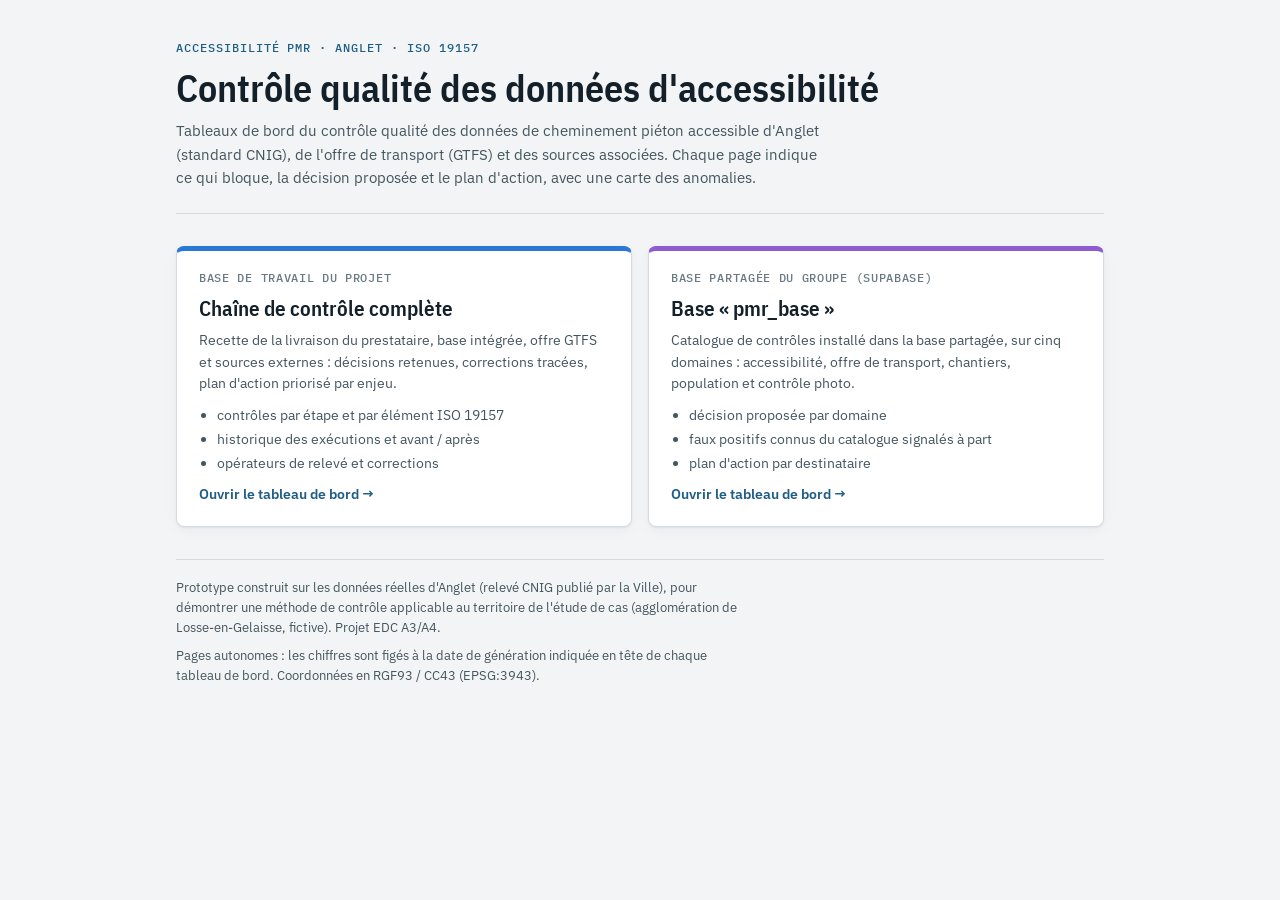
==== index.html @ 988f4c0b "Tableaux de bord du contrôle qualité : page d'accueil, base du projet (v3) et base Supabase Co-Autho" ====
<!doctype html>
<html lang="fr">
<head>
<meta charset="utf-8">
<meta name="viewport" content="width=device-width, initial-scale=1, viewport-fit=cover">
<title>Contrôle qualité PMR Anglet</title>
<meta name="description" content="Tableaux de bord du contrôle qualité ISO 19157 des données d'accessibilité PMR d'Anglet (projet EDC A3/A4).">
<link rel="preconnect" href="https://fonts.googleapis.com">
<link rel="preconnect" href="https://fonts.gstatic.com" crossorigin>
<link rel="stylesheet" href="https://fonts.googleapis.com/css2?family=IBM+Plex+Mono:wght@500&family=IBM+Plex+Sans+Condensed:wght@600&family=IBM+Plex+Sans:wght@400;500;600&display=swap">
<style>
/* mêmes jetons que les tableaux de bord (modèle v3) */
:root {
  --bg: #f2f4f5; --surface: #ffffff; --ink: #132029; --ink-2: #44555f; --muted: #687983; --line: #d4dbe0;
  --accent: #1d5d86; --accent-soft: #dce8f0; --cat-1: #2a78d6; --cat-5: #8e5bd0;
  --f-display: "IBM Plex Sans Condensed", "Arial Narrow", "Segoe UI", sans-serif;
  --f-body: "IBM Plex Sans", "Segoe UI", system-ui, sans-serif;
  --f-mono: "IBM Plex Mono", Consolas, "Courier New", monospace;
}
@media (prefers-color-scheme: dark) {
  :root:not([data-theme="light"]) {
    --bg: #0e1418; --surface: #151d22; --ink: #e2e9ed; --ink-2: #b3c0c8; --muted: #8b9aa4; --line: #2a363f;
    --accent: #6fb0dc; --accent-soft: #1c3343; --cat-1: #3987e5; --cat-5: #a07ae6; color-scheme: dark;
  }
}
:root[data-theme="dark"] {
  --bg: #0e1418; --surface: #151d22; --ink: #e2e9ed; --ink-2: #b3c0c8; --muted: #8b9aa4; --line: #2a363f;
  --accent: #6fb0dc; --accent-soft: #1c3343; --cat-1: #3987e5; --cat-5: #a07ae6; color-scheme: dark;
}
* { box-sizing: border-box; }
body { margin: 0; background: var(--bg); color: var(--ink); font: 400 15px/1.55 var(--f-body); }
.page { max-width: 960px; margin: 0 auto; padding: 40px 16px 56px; display: grid; gap: 32px; }
header { display: grid; gap: 10px; border-bottom: 1px solid var(--line); padding-bottom: 24px; }
.eyebrow { font: 500 12px/1.3 var(--f-mono); letter-spacing: 0.08em; text-transform: uppercase; color: var(--accent); }
h1, h2 { font-family: var(--f-display); font-weight: 600; line-height: 1.15; margin: 0; text-wrap: balance; }
h1 { font-size: clamp(28px, 5vw, 38px); }
h2 { font-size: 21px; }
p { margin: 0; max-width: 72ch; }
.lead { color: var(--ink-2); }
.cartes { display: grid; grid-template-columns: repeat(auto-fit, minmax(min(100%, 380px), 1fr)); gap: 16px; }
a.carte { display: grid; gap: 10px; align-content: start; padding: 20px 22px; background: var(--surface); color: inherit; text-decoration: none;
  border: 1px solid var(--line); border-top: 5px solid var(--c); border-radius: 8px;
  box-shadow: 0 1px 2px rgb(16 32 41 / 0.05), 0 4px 14px rgb(16 32 41 / 0.04); transition: border-color .15s, transform .15s; }
a.carte:hover, a.carte:focus-visible { border-color: var(--accent); border-top-color: var(--c); transform: translateY(-2px); outline: none; }
.carte .k { font: 500 11.5px/1.3 var(--f-mono); letter-spacing: 0.06em; text-transform: uppercase; color: var(--muted); }
.carte p { font-size: 14px; color: var(--ink-2); }
.carte ul { margin: 0; padding-left: 18px; font-size: 13.5px; color: var(--ink-2); display: grid; gap: 3px; }
.carte .go { font-weight: 600; color: var(--accent); font-size: 14px; }
.mono { font-family: var(--f-mono); font-size: 0.9em; }
footer { border-top: 1px solid var(--line); padding-top: 18px; display: grid; gap: 8px; font-size: 13px; color: var(--ink-2); }
@media (prefers-reduced-motion: reduce) { a.carte { transition: none; } }
</style>
</head>
<body>
<div class="page">
  <header>
    <div class="eyebrow">Accessibilité PMR · Anglet · ISO 19157</div>
    <h1>Contrôle qualité des données d'accessibilité</h1>
    <p class="lead">Tableaux de bord du contrôle qualité des données de cheminement piéton accessible d'Anglet (standard CNIG), de l'offre de transport (GTFS) et des sources associées. Chaque page indique ce qui bloque, la décision proposée et le plan d'action, avec une carte des anomalies.</p>
  </header>

  <section class="cartes" aria-label="Tableaux de bord">
    <a class="carte" href="tableau_bord_qualite_v3.html" style="--c: var(--cat-1)">
      <span class="k">Base de travail du projet</span>
      <h2>Chaîne de contrôle complète</h2>
      <p>Recette de la livraison du prestataire, base intégrée, offre GTFS et sources externes : décisions retenues, corrections tracées, plan d'action priorisé par enjeu.</p>
      <ul><li>contrôles par étape et par élément ISO 19157</li><li>historique des exécutions et avant / après</li><li>opérateurs de relevé et corrections</li></ul>
      <span class="go">Ouvrir le tableau de bord →</span>
    </a>
    <a class="carte" href="tableau_bord_qualite_supabase.html" style="--c: var(--cat-5)">
      <span class="k">Base partagée du groupe (Supabase)</span>
      <h2>Base « pmr_base »</h2>
      <p>Catalogue de contrôles installé dans la base partagée, sur cinq domaines : accessibilité, offre de transport, chantiers, population et contrôle photo.</p>
      <ul><li>décision proposée par domaine</li><li>faux positifs connus du catalogue signalés à part</li><li>plan d'action par destinataire</li></ul>
      <span class="go">Ouvrir le tableau de bord →</span>
    </a>
  </section>

  <footer>
    <p>Prototype construit sur les données réelles d'Anglet (relevé CNIG publié par la Ville), pour démontrer une méthode de contrôle applicable au territoire de l'étude de cas (agglomération de Losse-en-Gelaisse, fictive). Projet EDC A3/A4.</p>
    <p>Pages autonomes : les chiffres sont figés à la date de génération indiquée en tête de chaque tableau de bord. Coordonnées en RGF93 / CC43 (EPSG:3943).</p>
  </footer>
</div>
</body>
</html>
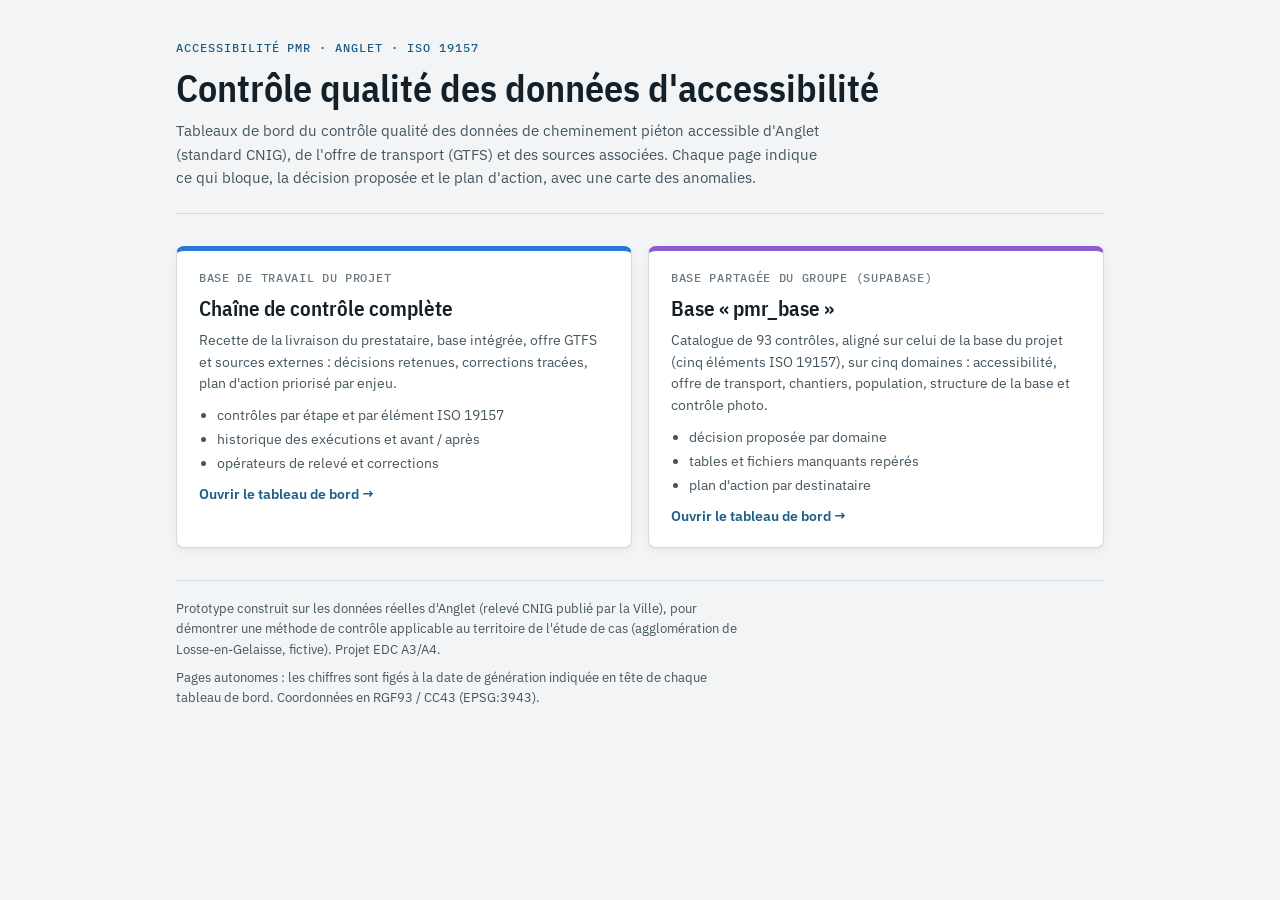
==== commit 08c03f87: "Tableau de bord Supabase : catalogue aligné sur la base du projet (exécution 3, 93 contrôles) Co-Aut" ====
--- a/index.html
+++ b/index.html
@@ -70,8 +70,8 @@
     <a class="carte" href="tableau_bord_qualite_supabase.html" style="--c: var(--cat-5)">
       <span class="k">Base partagée du groupe (Supabase)</span>
       <h2>Base « pmr_base »</h2>
-      <p>Catalogue de contrôles installé dans la base partagée, sur cinq domaines : accessibilité, offre de transport, chantiers, population et contrôle photo.</p>
-      <ul><li>décision proposée par domaine</li><li>faux positifs connus du catalogue signalés à part</li><li>plan d'action par destinataire</li></ul>
+      <p>Catalogue de 93 contrôles, aligné sur celui de la base du projet (cinq éléments ISO 19157), sur cinq domaines : accessibilité, offre de transport, chantiers, population, structure de la base et contrôle photo.</p>
+      <ul><li>décision proposée par domaine</li><li>tables et fichiers manquants repérés</li><li>plan d'action par destinataire</li></ul>
       <span class="go">Ouvrir le tableau de bord →</span>
     </a>
   </section>
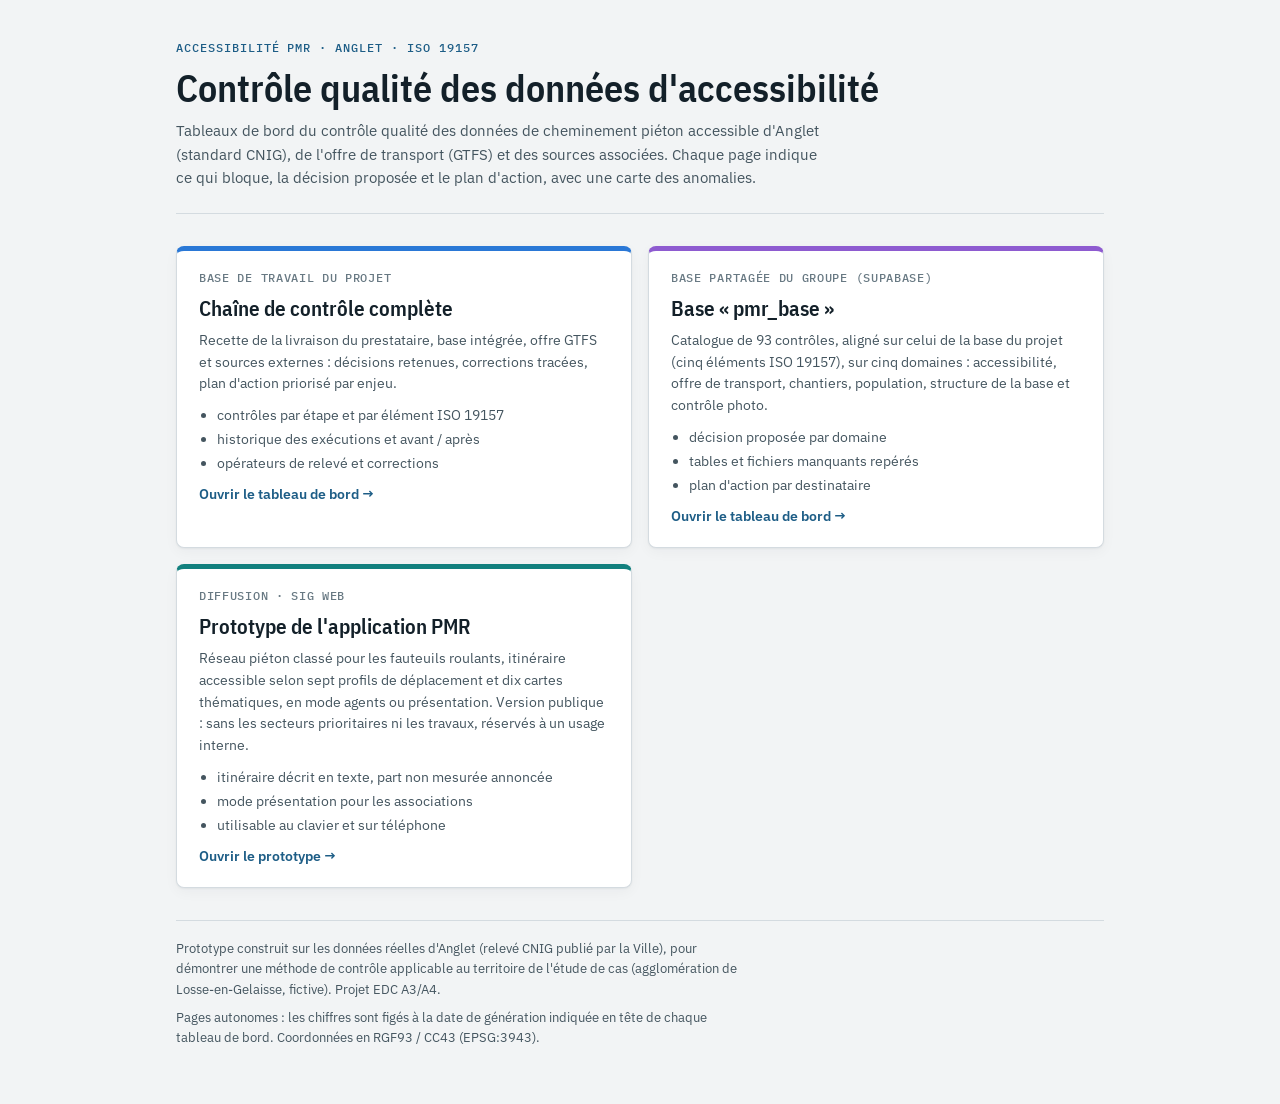
==== commit 95d29a6c: "Prototype de l'application PMR : version publique (sans secteurs prioritaires ni travaux) - prototyp" ====
--- a/index.html
+++ b/index.html
@@ -12,7 +12,7 @@
 /* mêmes jetons que les tableaux de bord (modèle v3) */
 :root {
   --bg: #f2f4f5; --surface: #ffffff; --ink: #132029; --ink-2: #44555f; --muted: #687983; --line: #d4dbe0;
-  --accent: #1d5d86; --accent-soft: #dce8f0; --cat-1: #2a78d6; --cat-5: #8e5bd0;
+  --accent: #1d5d86; --accent-soft: #dce8f0; --cat-1: #2a78d6; --cat-3: #12807e; --cat-5: #8e5bd0;
   --f-display: "IBM Plex Sans Condensed", "Arial Narrow", "Segoe UI", sans-serif;
   --f-body: "IBM Plex Sans", "Segoe UI", system-ui, sans-serif;
   --f-mono: "IBM Plex Mono", Consolas, "Courier New", monospace;
@@ -20,12 +20,12 @@
 @media (prefers-color-scheme: dark) {
   :root:not([data-theme="light"]) {
     --bg: #0e1418; --surface: #151d22; --ink: #e2e9ed; --ink-2: #b3c0c8; --muted: #8b9aa4; --line: #2a363f;
-    --accent: #6fb0dc; --accent-soft: #1c3343; --cat-1: #3987e5; --cat-5: #a07ae6; color-scheme: dark;
+    --accent: #6fb0dc; --accent-soft: #1c3343; --cat-1: #3987e5; --cat-3: #45b9b4; --cat-5: #a07ae6; color-scheme: dark;
   }
 }
 :root[data-theme="dark"] {
   --bg: #0e1418; --surface: #151d22; --ink: #e2e9ed; --ink-2: #b3c0c8; --muted: #8b9aa4; --line: #2a363f;
-  --accent: #6fb0dc; --accent-soft: #1c3343; --cat-1: #3987e5; --cat-5: #a07ae6; color-scheme: dark;
+  --accent: #6fb0dc; --accent-soft: #1c3343; --cat-1: #3987e5; --cat-3: #45b9b4; --cat-5: #a07ae6; color-scheme: dark;
 }
 * { box-sizing: border-box; }
 body { margin: 0; background: var(--bg); color: var(--ink); font: 400 15px/1.55 var(--f-body); }
@@ -59,7 +59,7 @@
     <p class="lead">Tableaux de bord du contrôle qualité des données de cheminement piéton accessible d'Anglet (standard CNIG), de l'offre de transport (GTFS) et des sources associées. Chaque page indique ce qui bloque, la décision proposée et le plan d'action, avec une carte des anomalies.</p>
   </header>
 
-  <section class="cartes" aria-label="Tableaux de bord">
+  <section class="cartes" aria-label="Tableaux de bord et prototype">
     <a class="carte" href="tableau_bord_qualite_v3.html" style="--c: var(--cat-1)">
       <span class="k">Base de travail du projet</span>
       <h2>Chaîne de contrôle complète</h2>
@@ -74,6 +74,13 @@
       <ul><li>décision proposée par domaine</li><li>tables et fichiers manquants repérés</li><li>plan d'action par destinataire</li></ul>
       <span class="go">Ouvrir le tableau de bord →</span>
     </a>
+    <a class="carte" href="prototype/" style="--c: var(--cat-3)">
+      <span class="k">Diffusion · SIG web</span>
+      <h2>Prototype de l'application PMR</h2>
+      <p>Réseau piéton classé pour les fauteuils roulants, itinéraire accessible selon sept profils de déplacement et dix cartes thématiques, en mode agents ou présentation. Version publique : sans les secteurs prioritaires ni les travaux, réservés à un usage interne.</p>
+      <ul><li>itinéraire décrit en texte, part non mesurée annoncée</li><li>mode présentation pour les associations</li><li>utilisable au clavier et sur téléphone</li></ul>
+      <span class="go">Ouvrir le prototype →</span>
+    </a>
   </section>
 
   <footer>
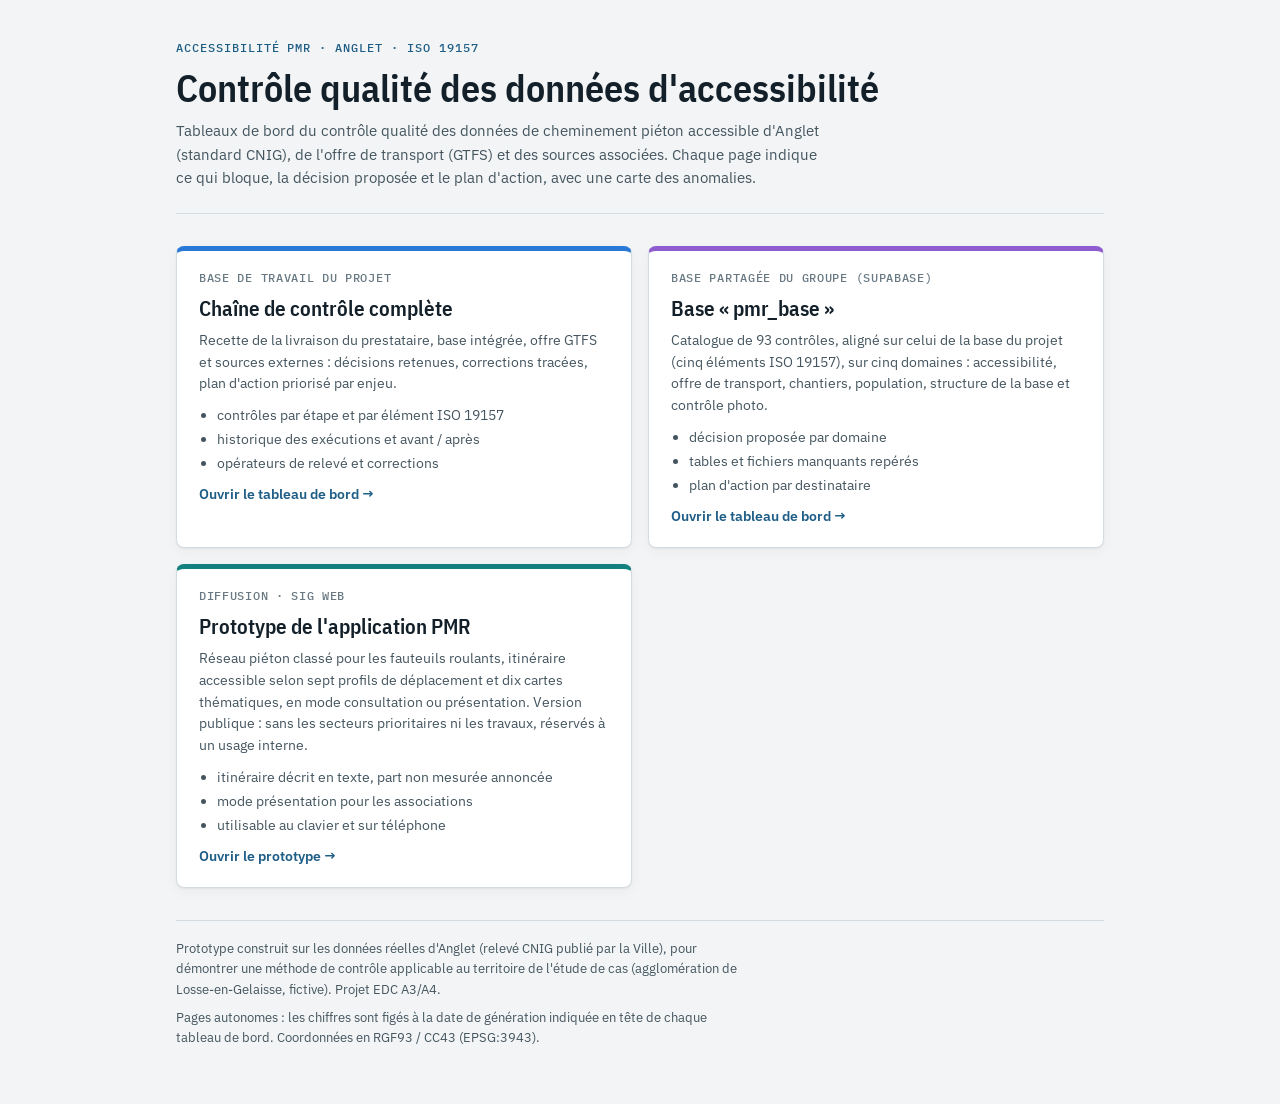
==== commit 7e2f267e: "Prototype public : bouton « Agents » renommé « Consultation » (aucune couche de travail dans cette v" ====
--- a/index.html
+++ b/index.html
@@ -77,7 +77,7 @@
     <a class="carte" href="prototype/" style="--c: var(--cat-3)">
       <span class="k">Diffusion · SIG web</span>
       <h2>Prototype de l'application PMR</h2>
-      <p>Réseau piéton classé pour les fauteuils roulants, itinéraire accessible selon sept profils de déplacement et dix cartes thématiques, en mode agents ou présentation. Version publique : sans les secteurs prioritaires ni les travaux, réservés à un usage interne.</p>
+      <p>Réseau piéton classé pour les fauteuils roulants, itinéraire accessible selon sept profils de déplacement et dix cartes thématiques, en mode consultation ou présentation. Version publique : sans les secteurs prioritaires ni les travaux, réservés à un usage interne.</p>
       <ul><li>itinéraire décrit en texte, part non mesurée annoncée</li><li>mode présentation pour les associations</li><li>utilisable au clavier et sur téléphone</li></ul>
       <span class="go">Ouvrir le prototype →</span>
     </a>
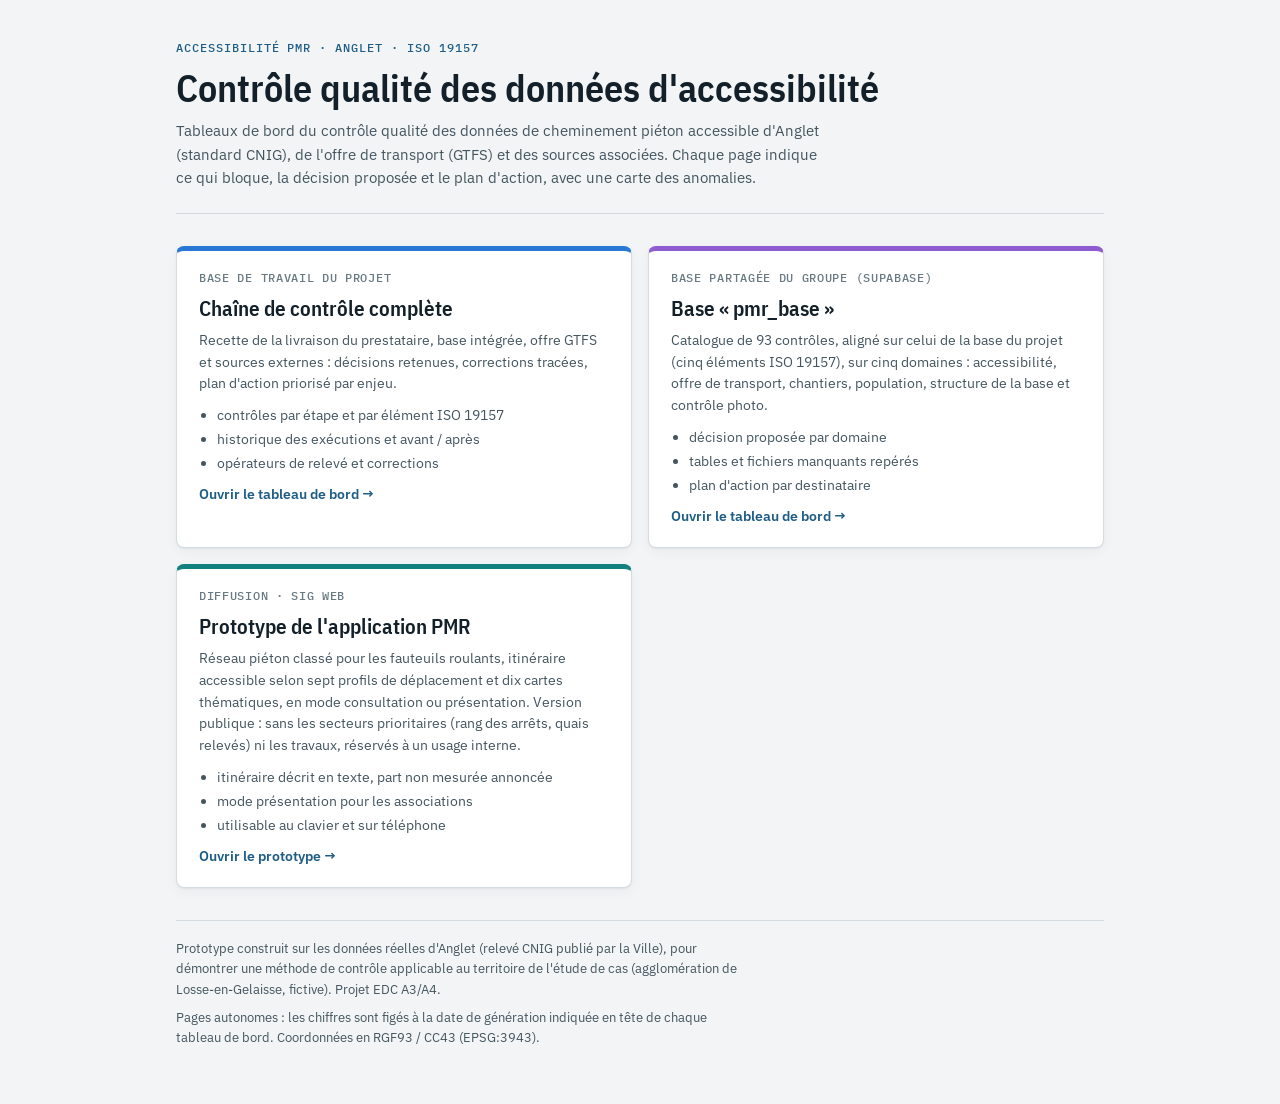
==== commit 9a066f8b: "Prototype public : quai relevé retiré (les quais désignent les arrêts prioritaires, usage interne) C" ====
--- a/index.html
+++ b/index.html
@@ -77,7 +77,7 @@
     <a class="carte" href="prototype/" style="--c: var(--cat-3)">
       <span class="k">Diffusion · SIG web</span>
       <h2>Prototype de l'application PMR</h2>
-      <p>Réseau piéton classé pour les fauteuils roulants, itinéraire accessible selon sept profils de déplacement et dix cartes thématiques, en mode consultation ou présentation. Version publique : sans les secteurs prioritaires ni les travaux, réservés à un usage interne.</p>
+      <p>Réseau piéton classé pour les fauteuils roulants, itinéraire accessible selon sept profils de déplacement et dix cartes thématiques, en mode consultation ou présentation. Version publique : sans les secteurs prioritaires (rang des arrêts, quais relevés) ni les travaux, réservés à un usage interne.</p>
       <ul><li>itinéraire décrit en texte, part non mesurée annoncée</li><li>mode présentation pour les associations</li><li>utilisable au clavier et sur téléphone</li></ul>
       <span class="go">Ouvrir le prototype →</span>
     </a>
